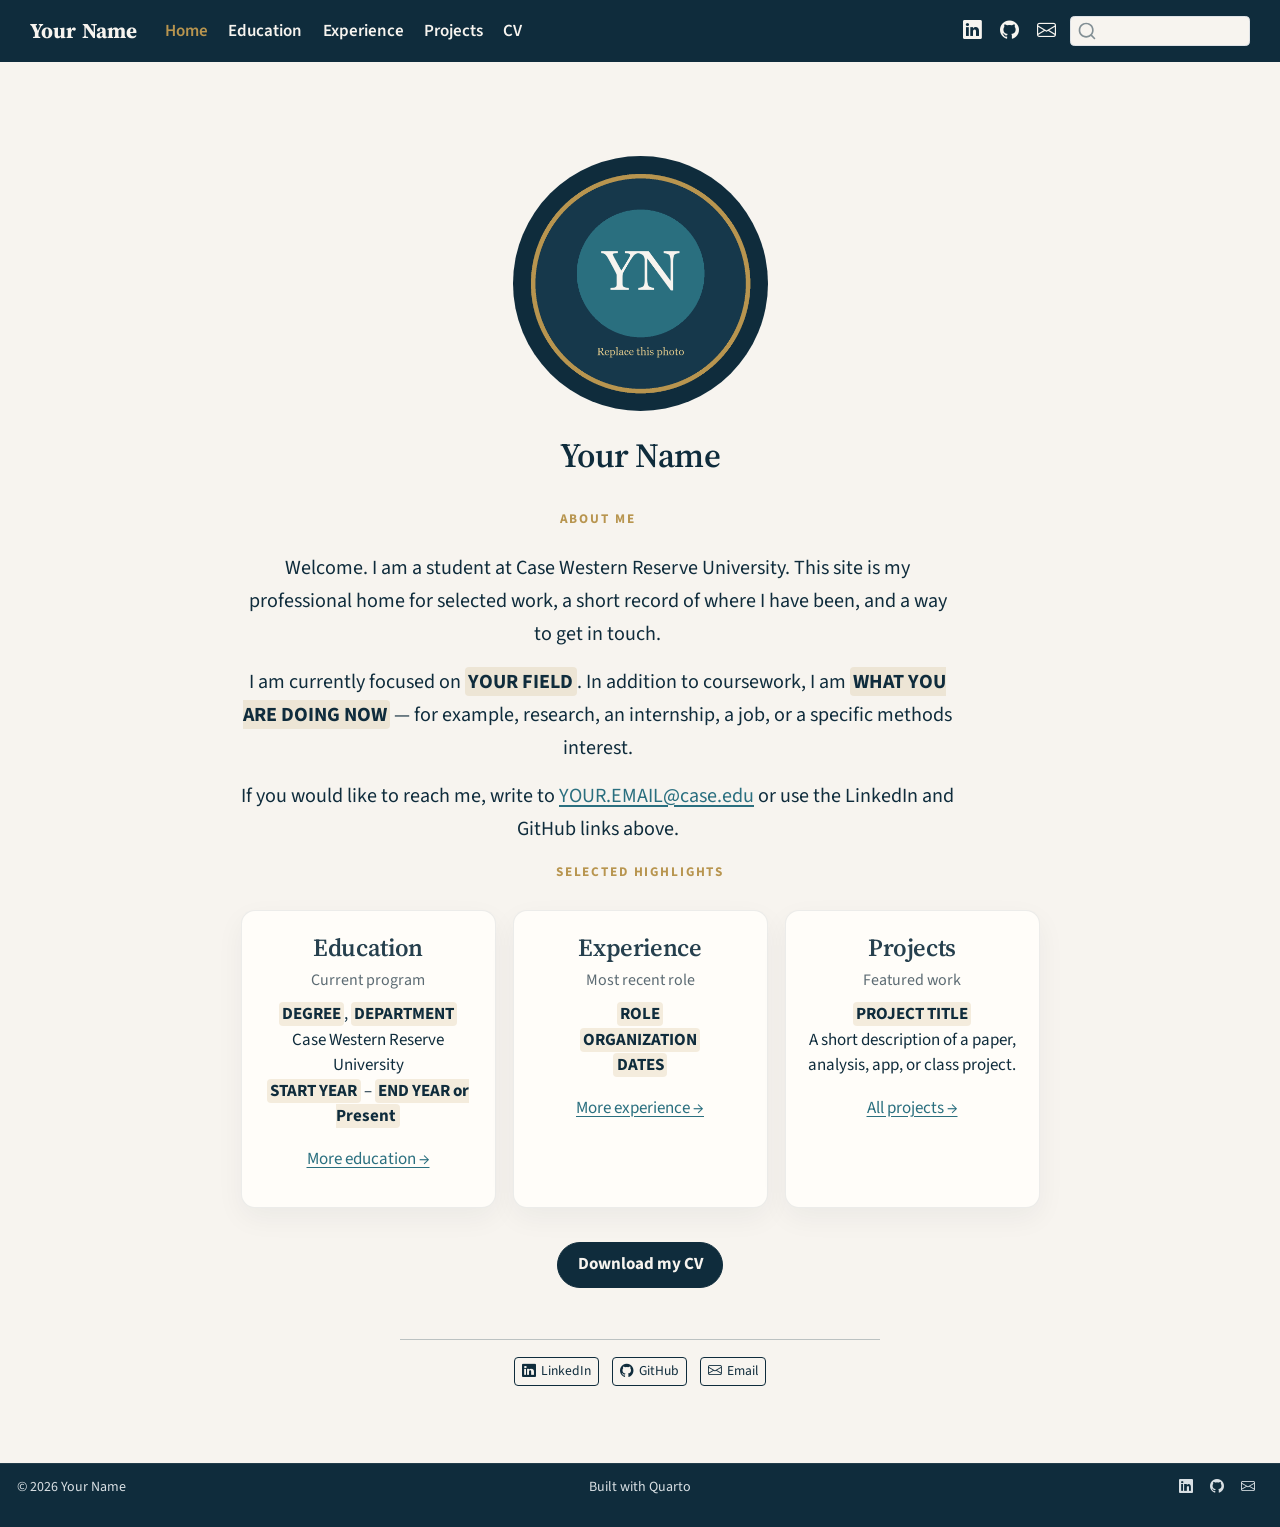
==== docs/index.html @ 22d8a41a "draft" ====
<!DOCTYPE html>
<html xmlns="http://www.w3.org/1999/xhtml" lang="en" xml:lang="en"><head>

<meta charset="utf-8">
<meta name="generator" content="quarto-1.10.18">

<meta name="viewport" content="width=device-width, initial-scale=1.0, user-scalable=yes">


<title>Your Name</title>
<style>
/* Default styles provided by pandoc.
** See https://pandoc.org/MANUAL.html#variables-for-html for config info.
*/
span.smallcaps{font-variant: small-caps;}
div.columns{display: flex; gap: 1.5em;}
div.column{flex: auto;}
@media screen {
div.columns{gap: min(4vw, 1.5em);}
div.column{overflow-x: auto;}
}
div.hanging-indent{margin-left: 1.5em; text-indent: -1.5em;}
ul.task-list{list-style: none;}
ul.task-list li input[type="checkbox"] {
  width: 0.8em;
  margin: 0 0.8em 0.2em -1em; /* quarto-specific, see https://github.com/quarto-dev/quarto-cli/issues/4556 */ 
  vertical-align: middle;
}
</style>


<script src="site_libs/quarto-nav/quarto-nav.js"></script>
<script src="site_libs/clipboard/clipboard.min.js"></script>
<script src="site_libs/quarto-search/autocomplete.umd.js"></script>
<script src="site_libs/quarto-search/fuse.min.js"></script>
<script src="site_libs/quarto-search/quarto-search.js"></script>
<meta name="quarto:offset" content="./">
<link href="./assets/favicon.png" rel="icon" type="image/png">
<script src="site_libs/quarto-html/quarto.js" type="module"></script>
<script src="site_libs/quarto-html/tabsets/tabsets.js" type="module"></script>
<script src="site_libs/quarto-html/popper.min.js"></script>
<script src="site_libs/quarto-html/tippy.umd.min.js"></script>
<link href="site_libs/quarto-html/tippy.css" rel="stylesheet">
<link href="site_libs/quarto-html/quarto-syntax-highlighting-64a204ab8560d761af7679ceaba22944.css" rel="stylesheet" id="quarto-text-highlighting-styles">
<script src="site_libs/bootstrap/bootstrap.min.js"></script>
<link href="site_libs/bootstrap/bootstrap-icons.css" rel="stylesheet">
<link href="site_libs/bootstrap/bootstrap-b8871b01ac2de29a615c47efaf896ac9.min.css" rel="stylesheet" append-hash="true" id="quarto-bootstrap" data-mode="light">
<script id="quarto-search-options" type="application/json">{
  "location": "navbar",
  "copy-button": false,
  "collapse-after": 3,
  "panel-placement": "end",
  "type": "textbox",
  "limit": 50,
  "keyboard-shortcut": [
    "f",
    "/",
    "s"
  ],
  "language": {
    "search-no-results-text": "No results",
    "search-matching-documents-text": "matching documents",
    "search-copy-link-title": "Copy link to search",
    "search-hide-matches-text": "Hide additional matches",
    "search-more-match-text": "more match in this document",
    "search-more-matches-text": "more matches in this document",
    "search-clear-button-title": "Clear",
    "search-text-placeholder": "",
    "search-detached-cancel-button-title": "Cancel",
    "search-submit-button-title": "Submit",
    "search-label": "Search"
  }
}</script>
<style>html{ scroll-behavior: smooth; }</style>
<link rel="preconnect" href="https://fonts.googleapis.com">
<link rel="preconnect" href="https://fonts.gstatic.com" crossorigin="">
<link href="https://fonts.googleapis.com/css2?family=Source+Sans+3:ital,wght@0,400;0,600;0,700;1,400&amp;family=Source+Serif+4:opsz,wght@8..60,600;8..60,700&amp;display=swap" rel="stylesheet">


<link rel="stylesheet" href="extra.css?v=3">
</head>

<body class="nav-fixed fullcontent quarto-light">

<div id="quarto-search-results"></div>
  <header id="quarto-header" class="headroom fixed-top">
    <nav class="navbar navbar-expand-lg " data-bs-theme="dark">
      <div class="navbar-container container-fluid">
      <div class="navbar-brand-container mx-auto">
    <a class="navbar-brand" href="./index.html">
    <span class="navbar-title">Your Name</span>
    </a>
  </div>
            <div id="quarto-search" class="" title="Search"></div>
          <button class="navbar-toggler" type="button" data-bs-toggle="collapse" data-bs-target="#navbarCollapse" aria-controls="navbarCollapse" role="menu" aria-expanded="false" aria-label="Toggle navigation" onclick="if (window.quartoToggleHeadroom) { window.quartoToggleHeadroom(); }">
  <span class="navbar-toggler-icon"></span>
</button>
          <div class="collapse navbar-collapse" id="navbarCollapse">
            <ul class="navbar-nav navbar-nav-scroll me-auto">
  <li class="nav-item">
    <a class="nav-link active" href="./index.html" aria-current="page"> 
<span class="menu-text">Home</span></a>
  </li>  
  <li class="nav-item">
    <a class="nav-link" href="./education.html"> 
<span class="menu-text">Education</span></a>
  </li>  
  <li class="nav-item">
    <a class="nav-link" href="./experience.html"> 
<span class="menu-text">Experience</span></a>
  </li>  
  <li class="nav-item">
    <a class="nav-link" href="./projects/index.html"> 
<span class="menu-text">Projects</span></a>
  </li>  
  <li class="nav-item">
    <a class="nav-link" href="./cv.html"> 
<span class="menu-text">CV</span></a>
  </li>  
</ul>
            <ul class="navbar-nav navbar-nav-scroll ms-auto">
  <li class="nav-item compact">
    <a class="nav-link" href="https://www.linkedin.com/in/YOUR-LINKEDIN"> <i class="bi bi-linkedin" role="img" aria-label="LinkedIn">
</i> 
<span class="menu-text"></span></a>
  </li>  
  <li class="nav-item compact">
    <a class="nav-link" href="https://github.com/YOUR-GITHUB"> <i class="bi bi-github" role="img" aria-label="GitHub">
</i> 
<span class="menu-text"></span></a>
  </li>  
  <li class="nav-item compact">
    <a class="nav-link" href="mailto:YOUR.EMAIL@case.edu"> <i class="bi bi-envelope" role="img" aria-label="Email">
</i> 
<span class="menu-text"></span></a>
  </li>  
</ul>
          </div> <!-- /navcollapse -->
            <div class="quarto-navbar-tools">
</div>
      </div> <!-- /container-fluid -->
    </nav>
</header>
<!-- content -->
<div id="quarto-content" class="quarto-container page-columns page-rows-contents page-layout-article page-navbar">
<!-- sidebar -->
<!-- margin-sidebar -->
    
<!-- main -->
<div class="quarto-about-jolla">
  <img src="assets/profile.png" alt="Placeholder portrait. Replace assets/profile.png with your photo." class="about-image
  round " style="height: 15em; width: 15em;">
 <header id="title-block-header" class="quarto-title-block default">
<div class="quarto-title">
<h1 class="title">Your Name</h1>
</div>
<div class="quarto-title-meta">
  </div>
</header><main class="content" id="quarto-document-content">
<div class="welcome-lead">
<p><span class="section-kicker">About me</span></p>
<p>Welcome. I am a student at Case Western Reserve University. This site is my professional home for selected work, a short record of where I have been, and a way to get in touch.</p>
<p>I am currently focused on <span class="stub">YOUR FIELD</span>. In addition to coursework, I am <span class="stub">WHAT YOU ARE DOING NOW</span> — for example, research, an internship, a job, or a specific methods interest.</p>
<p>If you would like to reach me, write to <a href="mailto:YOUR.EMAIL@case.edu">YOUR.EMAIL@case.edu</a> or use the LinkedIn and GitHub links above.</p>
</div>
<p><span class="section-kicker">Selected highlights</span></p>
<div class="home-grid">
<section id="education" class="level3 info-card">
<h3 data-anchor-id="education">Education</h3>
<div class="meta">
Current program
</div>
<p><strong><span class="stub">DEGREE</span></strong>, <span class="stub">DEPARTMENT</span><br>Case Western Reserve University<br><span class="stub">START YEAR</span> – <span class="stub">END YEAR or Present</span></p>
<p><a href="./education.html">More education →</a></p>
</section>
<section id="experience" class="level3 info-card">
<h3 data-anchor-id="experience">Experience</h3>
<div class="meta">
Most recent role
</div>
<p><strong><span class="stub">ROLE</span></strong><br><span class="stub">ORGANIZATION</span><br><span class="stub">DATES</span></p>
<p><a href="./experience.html">More experience →</a></p>
</section>
<section id="projects" class="level3 info-card">
<h3 data-anchor-id="projects">Projects</h3>
<div class="meta">
Featured work
</div>
<p><strong><span class="stub">PROJECT TITLE</span></strong><br>A short description of a paper, analysis, app, or class project.</p>
<p><a href="./projects/index.html">All projects →</a></p>
</section>
</div>
<p><a href="assets/YourName_CV.pdf" class="btn btn-cv">Download my CV</a></p>


</main> 
  <hr class="about-sep">
   <div class="about-links">
  <a href="https://www.linkedin.com/in/YOUR-LINKEDIN" class="about-link" rel="" target="">
    <i class="bi bi-linkedin"></i>
     <span class="about-link-text">LinkedIn</span>
  </a>
  <a href="https://github.com/YOUR-GITHUB" class="about-link" rel="" target="">
    <i class="bi bi-github"></i>
     <span class="about-link-text">GitHub</span>
  </a>
  <a href="mailto:YOUR.EMAIL@case.edu" class="about-link" rel="" target="">
    <i class="bi bi-envelope"></i>
     <span class="about-link-text">Email</span>
  </a>
</div>
</div>
 <!-- /main -->
<script id="quarto-html-after-body" type="application/javascript">
  window.document.addEventListener("DOMContentLoaded", function (event) {
    const isCodeAnnotation = (el) => {
      for (const clz of el.classList) {
        if (clz.startsWith('code-annotation-')) {                     
          return true;
        }
      }
      return false;
    }
    const onCopySuccess = function(e) {
      // button target
      const button = e.trigger;
      // don't keep focus
      button.blur();
      // flash "checked"
      button.classList.add('code-copy-button-checked');
      var currentTitle = button.getAttribute("title");
      button.setAttribute("title", "Copied!");
      let tooltip;
      if (window.bootstrap) {
        button.setAttribute("data-bs-toggle", "tooltip");
        button.setAttribute("data-bs-placement", "left");
        button.setAttribute("data-bs-title", "Copied!");
        tooltip = new bootstrap.Tooltip(button, 
          { trigger: "manual", 
            customClass: "code-copy-button-tooltip",
            offset: [0, -8]});
        tooltip.show();    
      }
      setTimeout(function() {
        if (tooltip) {
          tooltip.hide();
          button.removeAttribute("data-bs-title");
          button.removeAttribute("data-bs-toggle");
          button.removeAttribute("data-bs-placement");
        }
        button.setAttribute("title", currentTitle);
        button.classList.remove('code-copy-button-checked');
      }, 1000);
      // clear code selection
      e.clearSelection();
    }
    const getTextToCopy = function(trigger) {
      const outerScaffold = trigger.parentElement.cloneNode(true);
      const codeEl = outerScaffold.querySelector('code');
      for (const childEl of codeEl.children) {
        if (isCodeAnnotation(childEl)) {
          childEl.remove();
        }
      }
      return codeEl.innerText;
    }
    const clipboard = new window.ClipboardJS('.code-copy-button:not([data-in-quarto-modal])', {
      text: getTextToCopy
    });
    clipboard.on('success', onCopySuccess);
    if (window.document.getElementById('quarto-embedded-source-code-modal')) {
      const clipboardModal = new window.ClipboardJS('.code-copy-button[data-in-quarto-modal]', {
        text: getTextToCopy,
        container: window.document.getElementById('quarto-embedded-source-code-modal')
      });
      clipboardModal.on('success', onCopySuccess);
    }
      var localhostRegex = new RegExp(/^(?:http|https):\/\/localhost\:?[0-9]*\//);
      var mailtoRegex = new RegExp(/^mailto:/);
        var filterRegex = new RegExp('/' + window.location.host + '/');
      var isInternal = (href) => {
          return filterRegex.test(href) || localhostRegex.test(href) || mailtoRegex.test(href);
      }
      // Inspect non-navigation links and adorn them if external
     var links = window.document.querySelectorAll('a[href]:not(.nav-link):not(.navbar-brand):not(.toc-action):not(.sidebar-link):not(.sidebar-item-toggle):not(.pagination-link):not(.no-external):not([aria-hidden]):not(.dropdown-item):not(.quarto-navigation-tool):not(.about-link)');
      for (var i=0; i<links.length; i++) {
        const link = links[i];
        if (!isInternal(link.href)) {
          // undo the damage that might have been done by quarto-nav.js in the case of
          // links that we want to consider external
          if (link.dataset.originalHref !== undefined) {
            link.href = link.dataset.originalHref;
          }
        }
      }
    function tippyHover(el, contentFn, onTriggerFn, onUntriggerFn) {
      const config = {
        allowHTML: true,
        maxWidth: 500,
        delay: 100,
        arrow: false,
        appendTo: function(el) {
            return el.parentElement;
        },
        interactive: true,
        interactiveBorder: 10,
        theme: 'quarto',
        placement: 'bottom-start',
      };
      if (contentFn) {
        config.content = contentFn;
      }
      if (onTriggerFn) {
        config.onTrigger = onTriggerFn;
      }
      if (onUntriggerFn) {
        config.onUntrigger = onUntriggerFn;
      }
      window.tippy(el, config); 
    }
    const noterefs = window.document.querySelectorAll('a[role="doc-noteref"]');
    for (var i=0; i<noterefs.length; i++) {
      const ref = noterefs[i];
      tippyHover(ref, function() {
        // use id or data attribute instead here
        let href = ref.getAttribute('data-footnote-href') || ref.getAttribute('href');
        try { href = new URL(href).hash; } catch {}
        const id = href.replace(/^#\/?/, "");
        const note = window.document.getElementById(id);
        if (note) {
          return note.innerHTML;
        } else {
          return "";
        }
      });
    }
    const xrefs = window.document.querySelectorAll('a.quarto-xref');
    const processXRef = (id, note) => {
      // Strip column container classes
      const stripColumnClz = (el) => {
        el.classList.remove("page-full", "page-columns");
        if (el.children) {
          for (const child of el.children) {
            stripColumnClz(child);
          }
        }
      }
      stripColumnClz(note)
      if (id === null || id.startsWith('sec-')) {
        // Special case sections, only their first couple elements
        const container = document.createElement("div");
        if (note.children && note.children.length > 2) {
          container.appendChild(note.children[0].cloneNode(true));
          for (let i = 1; i < note.children.length; i++) {
            const child = note.children[i];
            if (child.tagName === "P" && child.innerText === "") {
              continue;
            } else {
              container.appendChild(child.cloneNode(true));
              break;
            }
          }
          if (window.Quarto?.typesetMath) {
            window.Quarto.typesetMath(container);
          }
          return container.innerHTML
        } else {
          if (window.Quarto?.typesetMath) {
            window.Quarto.typesetMath(note);
          }
          return note.innerHTML;
        }
      } else {
        // Remove any anchor links if they are present
        const anchorLink = note.querySelector('a.anchorjs-link');
        if (anchorLink) {
          anchorLink.remove();
        }
        if (window.Quarto?.typesetMath) {
          window.Quarto.typesetMath(note);
        }
        if (note.classList.contains("callout")) {
          return note.outerHTML;
        } else {
          return note.innerHTML;
        }
      }
    }
    for (var i=0; i<xrefs.length; i++) {
      const xref = xrefs[i];
      tippyHover(xref, undefined, function(instance) {
        instance.disable();
        let url = xref.getAttribute('href');
        let hash = undefined; 
        if (url.startsWith('#')) {
          hash = url;
        } else {
          try { hash = new URL(url).hash; } catch {}
        }
        if (hash) {
          const id = hash.replace(/^#\/?/, "");
          const note = window.document.getElementById(id);
          if (note !== null) {
            try {
              const html = processXRef(id, note.cloneNode(true));
              instance.setContent(html);
            } finally {
              instance.enable();
              instance.show();
            }
          } else {
            // See if we can fetch this
            fetch(url.split('#')[0])
            .then(res => res.text())
            .then(html => {
              const parser = new DOMParser();
              const htmlDoc = parser.parseFromString(html, "text/html");
              const note = htmlDoc.getElementById(id);
              if (note !== null) {
                const html = processXRef(id, note);
                instance.setContent(html);
              } 
            }).finally(() => {
              instance.enable();
              instance.show();
            });
          }
        } else {
          // See if we can fetch a full url (with no hash to target)
          // This is a special case and we should probably do some content thinning / targeting
          fetch(url)
          .then(res => res.text())
          .then(html => {
            const parser = new DOMParser();
            const htmlDoc = parser.parseFromString(html, "text/html");
            const note = htmlDoc.querySelector('main.content');
            if (note !== null) {
              // This should only happen for chapter cross references
              // (since there is no id in the URL)
              // remove the first header
              if (note.children.length > 0 && note.children[0].tagName === "HEADER") {
                note.children[0].remove();
              }
              const html = processXRef(null, note);
              instance.setContent(html);
            } 
          }).finally(() => {
            instance.enable();
            instance.show();
          });
        }
      }, function(instance) {
      });
    }
        let selectedAnnoteEl;
        const selectorForAnnotation = ( cell, annotation) => {
          let cellAttr = 'data-code-cell="' + cell + '"';
          let lineAttr = 'data-code-annotation="' +  annotation + '"';
          const selector = 'span[' + cellAttr + '][' + lineAttr + ']';
          return selector;
        }
        const selectCodeLines = (annoteEl) => {
          const doc = window.document;
          const targetCell = annoteEl.getAttribute("data-target-cell");
          const targetAnnotation = annoteEl.getAttribute("data-target-annotation");
          const annoteSpan = window.document.querySelector(selectorForAnnotation(targetCell, targetAnnotation));
          const lines = annoteSpan.getAttribute("data-code-lines").split(",");
          const lineIds = lines.map((line) => {
            return targetCell + "-" + line;
          })
          let top = null;
          let height = null;
          let parent = null;
          if (lineIds.length > 0) {
              //compute the position of the single el (top and bottom and make a div)
              const el = window.document.getElementById(lineIds[0]);
              top = el.offsetTop;
              height = el.offsetHeight;
              parent = el.parentElement.parentElement;
            if (lineIds.length > 1) {
              const lastEl = window.document.getElementById(lineIds[lineIds.length - 1]);
              const bottom = lastEl.offsetTop + lastEl.offsetHeight;
              height = bottom - top;
            }
            if (top !== null && height !== null && parent !== null) {
              // cook up a div (if necessary) and position it 
              let div = window.document.getElementById("code-annotation-line-highlight");
              if (div === null) {
                div = window.document.createElement("div");
                div.setAttribute("id", "code-annotation-line-highlight");
                div.style.position = 'absolute';
                parent.appendChild(div);
              }
              div.style.top = top - 2 + "px";
              div.style.height = height + 4 + "px";
              div.style.left = 0;
              let gutterDiv = window.document.getElementById("code-annotation-line-highlight-gutter");
              if (gutterDiv === null) {
                gutterDiv = window.document.createElement("div");
                gutterDiv.setAttribute("id", "code-annotation-line-highlight-gutter");
                gutterDiv.style.position = 'absolute';
                const codeCell = window.document.getElementById(targetCell);
                const gutter = codeCell.querySelector('.code-annotation-gutter');
                gutter.appendChild(gutterDiv);
              }
              gutterDiv.style.top = top - 2 + "px";
              gutterDiv.style.height = height + 4 + "px";
            }
            selectedAnnoteEl = annoteEl;
          }
        };
        const unselectCodeLines = () => {
          const elementsIds = ["code-annotation-line-highlight", "code-annotation-line-highlight-gutter"];
          elementsIds.forEach((elId) => {
            const div = window.document.getElementById(elId);
            if (div) {
              div.remove();
            }
          });
          selectedAnnoteEl = undefined;
        };
          // Handle positioning of the toggle
      window.addEventListener(
        "resize",
        throttle(() => {
          elRect = undefined;
          if (selectedAnnoteEl) {
            selectCodeLines(selectedAnnoteEl);
          }
        }, 10)
      );
      function throttle(fn, ms) {
      let throttle = false;
      let timer;
        return (...args) => {
          if(!throttle) { // first call gets through
              fn.apply(this, args);
              throttle = true;
          } else { // all the others get throttled
              if(timer) clearTimeout(timer); // cancel #2
              timer = setTimeout(() => {
                fn.apply(this, args);
                timer = throttle = false;
              }, ms);
          }
        };
      }
        // Attach click handler to the DT
        const annoteDls = window.document.querySelectorAll('dt[data-target-cell]');
        for (const annoteDlNode of annoteDls) {
          annoteDlNode.addEventListener('click', (event) => {
            const clickedEl = event.target;
            if (clickedEl !== selectedAnnoteEl) {
              unselectCodeLines();
              const activeEl = window.document.querySelector('dt[data-target-cell].code-annotation-active');
              if (activeEl) {
                activeEl.classList.remove('code-annotation-active');
              }
              selectCodeLines(clickedEl);
              clickedEl.classList.add('code-annotation-active');
            } else {
              // Unselect the line
              unselectCodeLines();
              clickedEl.classList.remove('code-annotation-active');
            }
          });
        }
    const findCites = (el) => {
      const parentEl = el.parentElement;
      if (parentEl) {
        const cites = parentEl.dataset.cites;
        if (cites) {
          return {
            el,
            cites: cites.split(' ')
          };
        } else {
          return findCites(el.parentElement)
        }
      } else {
        return undefined;
      }
    };
    var bibliorefs = window.document.querySelectorAll('a[role="doc-biblioref"]');
    for (var i=0; i<bibliorefs.length; i++) {
      const ref = bibliorefs[i];
      const citeInfo = findCites(ref);
      if (citeInfo) {
        tippyHover(citeInfo.el, function() {
          var popup = window.document.createElement('div');
          citeInfo.cites.forEach(function(cite) {
            var citeDiv = window.document.createElement('div');
            citeDiv.classList.add('hanging-indent');
            citeDiv.classList.add('csl-entry');
            var biblioDiv = window.document.getElementById('ref-' + cite);
            if (biblioDiv) {
              citeDiv.innerHTML = biblioDiv.innerHTML;
            }
            popup.appendChild(citeDiv);
          });
          return popup.innerHTML;
        });
      }
    }
  });
  </script>
</div> <!-- /content -->
<footer class="footer">
  <div class="nav-footer">
    <div class="nav-footer-left">
<p>© 2026 Your Name</p>
</div>   
    <div class="nav-footer-center">
<p>Built with Quarto</p>
</div>
    <div class="nav-footer-right">
      <ul class="footer-items list-unstyled">
    <li class="nav-item compact">
    <a class="nav-link" href="https://www.linkedin.com/in/YOUR-LINKEDIN">
      <i class="bi bi-linkedin" role="img" aria-label="LinkedIn">
</i> 
    </a>
  </li>  
    <li class="nav-item compact">
    <a class="nav-link" href="https://github.com/YOUR-GITHUB">
      <i class="bi bi-github" role="img" aria-label="GitHub">
</i> 
    </a>
  </li>  
    <li class="nav-item compact">
    <a class="nav-link" href="mailto:YOUR.EMAIL@case.edu">
      <i class="bi bi-envelope" role="img" aria-label="Email">
</i> 
    </a>
  </li>  
</ul>
    </div>
  </div>
</footer>




<script src="site_libs/quarto-html/zenscroll-min.js"></script>
</body></html>
---- docs/site_libs/quarto-html/tippy.css ----
.tippy-box[data-animation=fade][data-state=hidden]{opacity:0}[data-tippy-root]{max-width:calc(100vw - 10px)}.tippy-box{position:relative;background-color:#333;color:#fff;border-radius:4px;font-size:14px;line-height:1.4;white-space:normal;outline:0;transition-property:transform,visibility,opacity}.tippy-box[data-placement^=top]>.tippy-arrow{bottom:0}.tippy-box[data-placement^=top]>.tippy-arrow:before{bottom:-7px;left:0;border-width:8px 8px 0;border-top-color:initial;transform-origin:center top}.tippy-box[data-placement^=bottom]>.tippy-arrow{top:0}.tippy-box[data-placement^=bottom]>.tippy-arrow:before{top:-7px;left:0;border-width:0 8px 8px;border-bottom-color:initial;transform-origin:center bottom}.tippy-box[data-placement^=left]>.tippy-arrow{right:0}.tippy-box[data-placement^=left]>.tippy-arrow:before{border-width:8px 0 8px 8px;border-left-color:initial;right:-7px;transform-origin:center left}.tippy-box[data-placement^=right]>.tippy-arrow{left:0}.tippy-box[data-placement^=right]>.tippy-arrow:before{left:-7px;border-width:8px 8px 8px 0;border-right-color:initial;transform-origin:center right}.tippy-box[data-inertia][data-state=visible]{transition-timing-function:cubic-bezier(.54,1.5,.38,1.11)}.tippy-arrow{width:16px;height:16px;color:#333}.tippy-arrow:before{content:"";position:absolute;border-color:transparent;border-style:solid}.tippy-content{position:relative;padding:5px 9px;z-index:1}
---- docs/site_libs/quarto-html/quarto-syntax-highlighting-64a204ab8560d761af7679ceaba22944.css ----
/* quarto syntax highlight colors */
:root {
  --quarto-hl-ot-color: #003B4F;
  --quarto-hl-at-color: #657422;
  --quarto-hl-ss-color: #20794D;
  --quarto-hl-an-color: #5E5E5E;
  --quarto-hl-fu-color: #4758AB;
  --quarto-hl-st-color: #20794D;
  --quarto-hl-cf-color: #003B4F;
  --quarto-hl-op-color: #5E5E5E;
  --quarto-hl-er-color: #AD0000;
  --quarto-hl-bn-color: #AD0000;
  --quarto-hl-al-color: #AD0000;
  --quarto-hl-va-color: #111111;
  --quarto-hl-bu-color: inherit;
  --quarto-hl-ex-color: inherit;
  --quarto-hl-pp-color: #AD0000;
  --quarto-hl-in-color: #5E5E5E;
  --quarto-hl-vs-color: #20794D;
  --quarto-hl-wa-color: #5E5E5E;
  --quarto-hl-do-color: #5E5E5E;
  --quarto-hl-im-color: #00769E;
  --quarto-hl-ch-color: #20794D;
  --quarto-hl-dt-color: #AD0000;
  --quarto-hl-fl-color: #AD0000;
  --quarto-hl-co-color: #5E5E5E;
  --quarto-hl-cv-color: #5E5E5E;
  --quarto-hl-cn-color: #8f5902;
  --quarto-hl-sc-color: #5E5E5E;
  --quarto-hl-dv-color: #AD0000;
  --quarto-hl-kw-color: #003B4F;
}

/* other quarto variables */
:root {
  --quarto-font-monospace: SFMono-Regular, Menlo, Monaco, Consolas, "Liberation Mono", "Courier New", monospace;
}

/* syntax highlight based on Pandoc's rules */
pre > code.sourceCode > span {
  color: #003B4F;
}

code.sourceCode > span {
  color: #003B4F;
}

div.sourceCode,
div.sourceCode pre.sourceCode {
  color: #003B4F;
}

/* Normal */
code span {
  color: #003B4F;
}

/* Alert */
code span.al {
  color: #AD0000;
  font-style: inherit;
}

/* Annotation */
code span.an {
  color: #5E5E5E;
  font-style: inherit;
}

/* Attribute */
code span.at {
  color: #657422;
  font-style: inherit;
}

/* BaseN */
code span.bn {
  color: #AD0000;
  font-style: inherit;
}

/* BuiltIn */
code span.bu {
  font-style: inherit;
}

/* ControlFlow */
code span.cf {
  color: #003B4F;
  font-weight: bold;
  font-style: inherit;
}

/* Char */
code span.ch {
  color: #20794D;
  font-style: inherit;
}

/* Constant */
code span.cn {
  color: #8f5902;
  font-style: inherit;
}

/* Comment */
code span.co {
  color: #5E5E5E;
  font-style: inherit;
}

/* CommentVar */
code span.cv {
  color: #5E5E5E;
  font-style: italic;
}

/* Documentation */
code span.do {
  color: #5E5E5E;
  font-style: italic;
}

/* DataType */
code span.dt {
  color: #AD0000;
  font-style: inherit;
}

/* DecVal */
code span.dv {
  color: #AD0000;
  font-style: inherit;
}

/* Error */
code span.er {
  color: #AD0000;
  font-style: inherit;
}

/* Extension */
code span.ex {
  font-style: inherit;
}

/* Float */
code span.fl {
  color: #AD0000;
  font-style: inherit;
}

/* Function */
code span.fu {
  color: #4758AB;
  font-style: inherit;
}

/* Import */
code span.im {
  color: #00769E;
  font-style: inherit;
}

/* Information */
code span.in {
  color: #5E5E5E;
  font-style: inherit;
}

/* Keyword */
code span.kw {
  color: #003B4F;
  font-weight: bold;
  font-style: inherit;
}

/* Operator */
code span.op {
  color: #5E5E5E;
  font-style: inherit;
}

/* Other */
code span.ot {
  color: #003B4F;
  font-style: inherit;
}

/* Preprocessor */
code span.pp {
  color: #AD0000;
  font-style: inherit;
}

/* SpecialChar */
code span.sc {
  color: #5E5E5E;
  font-style: inherit;
}

/* SpecialString */
code span.ss {
  color: #20794D;
  font-style: inherit;
}

/* String */
code span.st {
  color: #20794D;
  font-style: inherit;
}

/* Variable */
code span.va {
  color: #111111;
  font-style: inherit;
}

/* VerbatimString */
code span.vs {
  color: #20794D;
  font-style: inherit;
}

/* Warning */
code span.wa {
  color: #5E5E5E;
  font-style: italic;
}

.prevent-inlining {
  content: "</";
}

/*# sourceMappingURL=9d8d5bb603a83b8298b89080a598c93b.css.map */
---- docs/extra.css ----
.welcome-lead p {
  margin-bottom: 0.85rem;
}

.quarto-about-jolla {
  flex-direction: column;
  align-items: center;
  text-align: center;
}

.quarto-about-jolla .about-image {
  margin-left: auto;
  margin-right: auto;
}

.btn-cv,
.btn-primary {
  display: inline-block !important;
  background: #0f2c3c !important;
  border-color: #0f2c3c !important;
  color: #f7f4ef !important;
  border-radius: 999px !important;
  padding: 0.55rem 1.15rem !important;
  font-weight: 700 !important;
}

.btn-cv:hover,
.btn-primary:hover {
  background: #2a6f7f !important;
  border-color: #2a6f7f !important;
  color: #fff !important;
}
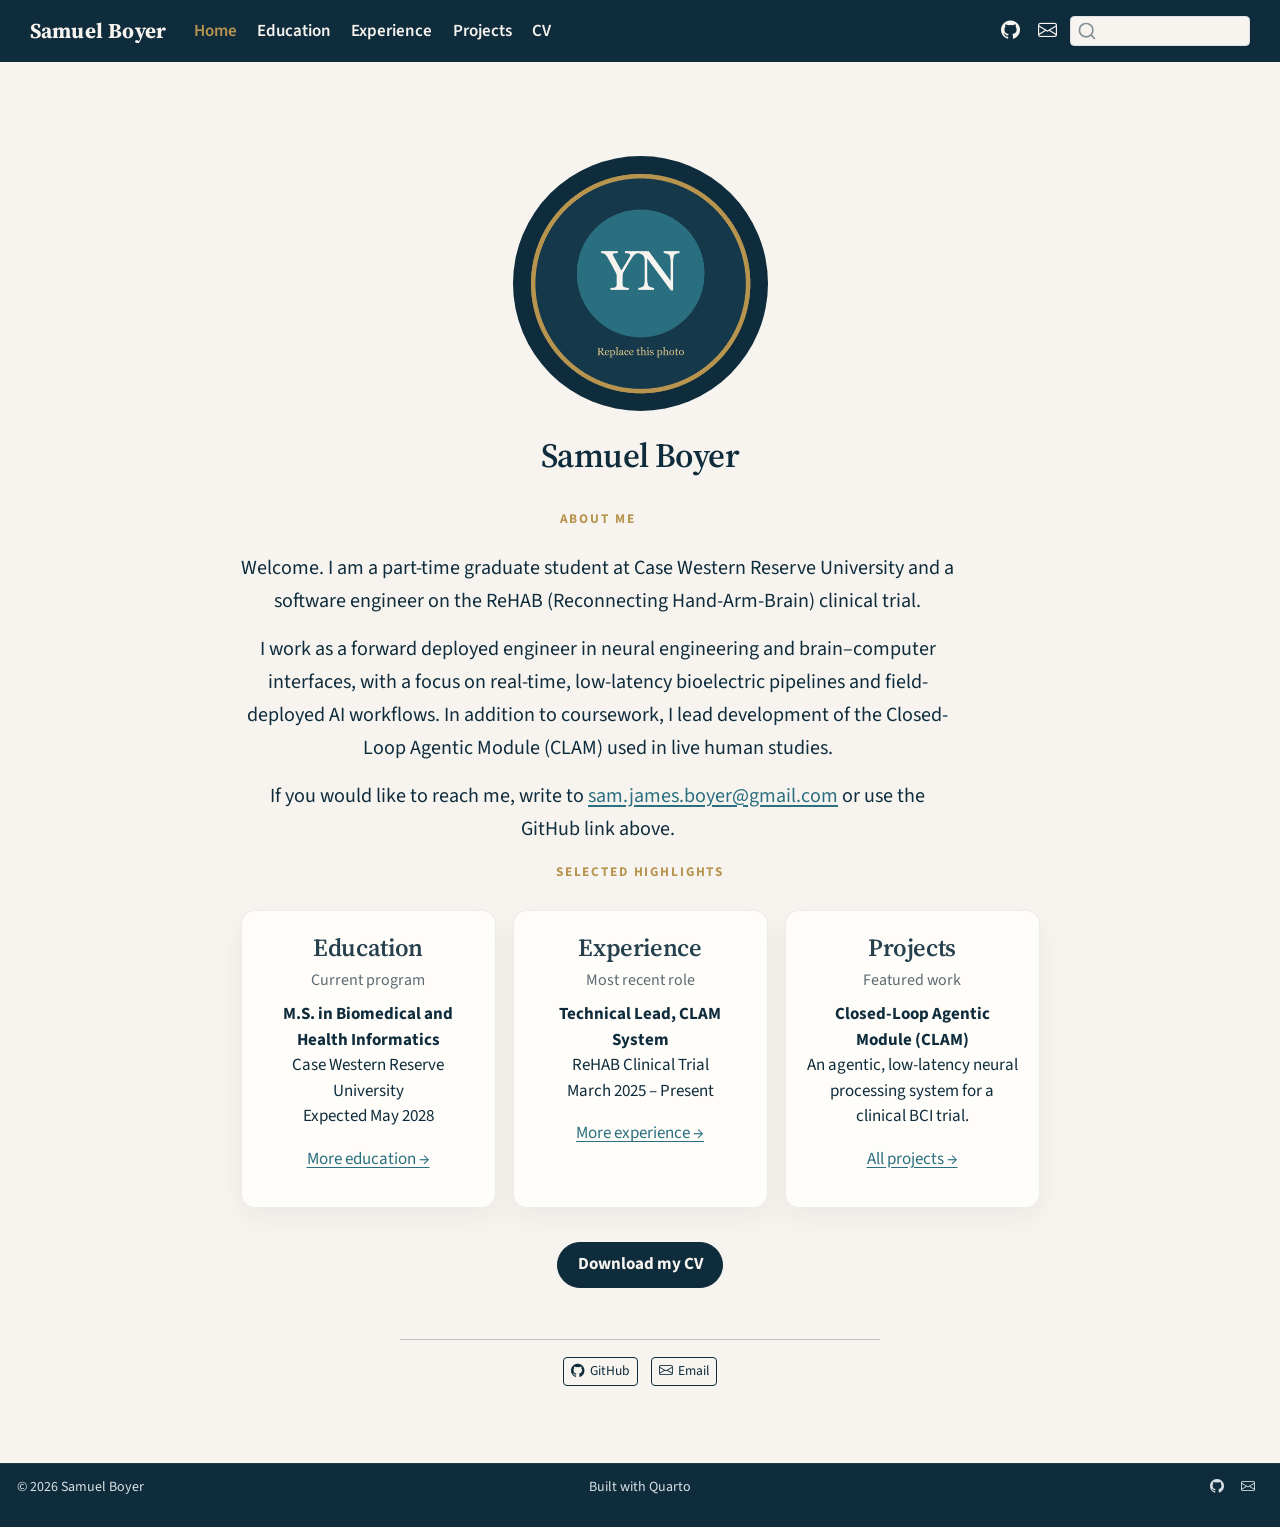
==== commit 2bf9ab67: "Fill the site from SJB_CV_AI.pdf and add the CV download. Co-authored-by: Cursor <cursoragent@cursor" ====
--- a/docs/index.html
+++ b/docs/index.html
@@ -7,7 +7,7 @@
 <meta name="viewport" content="width=device-width, initial-scale=1.0, user-scalable=yes">
 
 
-<title>Your Name</title>
+<title>Samuel Boyer</title>
 <style>
 /* Default styles provided by pandoc.
 ** See https://pandoc.org/MANUAL.html#variables-for-html for config info.
@@ -44,7 +44,7 @@
 <link href="site_libs/quarto-html/quarto-syntax-highlighting-64a204ab8560d761af7679ceaba22944.css" rel="stylesheet" id="quarto-text-highlighting-styles">
 <script src="site_libs/bootstrap/bootstrap.min.js"></script>
 <link href="site_libs/bootstrap/bootstrap-icons.css" rel="stylesheet">
-<link href="site_libs/bootstrap/bootstrap-b8871b01ac2de29a615c47efaf896ac9.min.css" rel="stylesheet" append-hash="true" id="quarto-bootstrap" data-mode="light">
+<link href="site_libs/bootstrap/bootstrap-e770499ae281923d0e1f751b6629d82a.min.css" rel="stylesheet" append-hash="true" id="quarto-bootstrap" data-mode="light">
 <script id="quarto-search-options" type="application/json">{
   "location": "navbar",
   "copy-button": false,
@@ -75,9 +75,10 @@
 <link rel="preconnect" href="https://fonts.googleapis.com">
 <link rel="preconnect" href="https://fonts.gstatic.com" crossorigin="">
 <link href="https://fonts.googleapis.com/css2?family=Source+Sans+3:ital,wght@0,400;0,600;0,700;1,400&amp;family=Source+Serif+4:opsz,wght@8..60,600;8..60,700&amp;display=swap" rel="stylesheet">
-
-
-<link rel="stylesheet" href="extra.css?v=3">
+<style>.btn.btn-cv,.btn-cv{color:#f7f4ef!important}</style>
+
+
+<link rel="stylesheet" href="extra.css">
 </head>
 
 <body class="nav-fixed fullcontent quarto-light">
@@ -88,7 +89,7 @@
       <div class="navbar-container container-fluid">
       <div class="navbar-brand-container mx-auto">
     <a class="navbar-brand" href="./index.html">
-    <span class="navbar-title">Your Name</span>
+    <span class="navbar-title">Samuel Boyer</span>
     </a>
   </div>
             <div id="quarto-search" class="" title="Search"></div>
@@ -120,17 +121,12 @@
 </ul>
             <ul class="navbar-nav navbar-nav-scroll ms-auto">
   <li class="nav-item compact">
-    <a class="nav-link" href="https://www.linkedin.com/in/YOUR-LINKEDIN"> <i class="bi bi-linkedin" role="img" aria-label="LinkedIn">
+    <a class="nav-link" href="https://github.com/SamJBoyer"> <i class="bi bi-github" role="img" aria-label="GitHub">
 </i> 
 <span class="menu-text"></span></a>
   </li>  
   <li class="nav-item compact">
-    <a class="nav-link" href="https://github.com/YOUR-GITHUB"> <i class="bi bi-github" role="img" aria-label="GitHub">
-</i> 
-<span class="menu-text"></span></a>
-  </li>  
-  <li class="nav-item compact">
-    <a class="nav-link" href="mailto:YOUR.EMAIL@case.edu"> <i class="bi bi-envelope" role="img" aria-label="Email">
+    <a class="nav-link" href="mailto:sam.james.boyer@gmail.com"> <i class="bi bi-envelope" role="img" aria-label="Email">
 </i> 
 <span class="menu-text"></span></a>
   </li>  
@@ -148,20 +144,20 @@
     
 <!-- main -->
 <div class="quarto-about-jolla">
-  <img src="assets/profile.png" alt="Placeholder portrait. Replace assets/profile.png with your photo." class="about-image
+  <img src="assets/profile.png" alt="Portrait of Samuel Boyer" class="about-image
   round " style="height: 15em; width: 15em;">
  <header id="title-block-header" class="quarto-title-block default">
 <div class="quarto-title">
-<h1 class="title">Your Name</h1>
+<h1 class="title">Samuel Boyer</h1>
 </div>
 <div class="quarto-title-meta">
   </div>
 </header><main class="content" id="quarto-document-content">
 <div class="welcome-lead">
 <p><span class="section-kicker">About me</span></p>
-<p>Welcome. I am a student at Case Western Reserve University. This site is my professional home for selected work, a short record of where I have been, and a way to get in touch.</p>
-<p>I am currently focused on <span class="stub">YOUR FIELD</span>. In addition to coursework, I am <span class="stub">WHAT YOU ARE DOING NOW</span> — for example, research, an internship, a job, or a specific methods interest.</p>
-<p>If you would like to reach me, write to <a href="mailto:YOUR.EMAIL@case.edu">YOUR.EMAIL@case.edu</a> or use the LinkedIn and GitHub links above.</p>
+<p>Welcome. I am a part-time graduate student at Case Western Reserve University and a software engineer on the ReHAB (Reconnecting Hand-Arm-Brain) clinical trial.</p>
+<p>I work as a forward deployed engineer in neural engineering and brain–computer interfaces, with a focus on real-time, low-latency bioelectric pipelines and field-deployed AI workflows. In addition to coursework, I lead development of the Closed-Loop Agentic Module (CLAM) used in live human studies.</p>
+<p>If you would like to reach me, write to <a href="mailto:sam.james.boyer@gmail.com">sam.james.boyer@gmail.com</a> or use the GitHub link above.</p>
 </div>
 <p><span class="section-kicker">Selected highlights</span></p>
 <div class="home-grid">
@@ -170,7 +166,7 @@
 <div class="meta">
 Current program
 </div>
-<p><strong><span class="stub">DEGREE</span></strong>, <span class="stub">DEPARTMENT</span><br>Case Western Reserve University<br><span class="stub">START YEAR</span> – <span class="stub">END YEAR or Present</span></p>
+<p><strong>M.S. in Biomedical and Health Informatics</strong><br>Case Western Reserve University<br>Expected May 2028</p>
 <p><a href="./education.html">More education →</a></p>
 </section>
 <section id="experience" class="level3 info-card">
@@ -178,7 +174,7 @@
 <div class="meta">
 Most recent role
 </div>
-<p><strong><span class="stub">ROLE</span></strong><br><span class="stub">ORGANIZATION</span><br><span class="stub">DATES</span></p>
+<p><strong>Technical Lead, CLAM System</strong><br>ReHAB Clinical Trial<br>March 2025 – Present</p>
 <p><a href="./experience.html">More experience →</a></p>
 </section>
 <section id="projects" class="level3 info-card">
@@ -186,25 +182,21 @@
 <div class="meta">
 Featured work
 </div>
-<p><strong><span class="stub">PROJECT TITLE</span></strong><br>A short description of a paper, analysis, app, or class project.</p>
+<p><strong>Closed-Loop Agentic Module (CLAM)</strong><br>An agentic, low-latency neural processing system for a clinical BCI trial.</p>
 <p><a href="./projects/index.html">All projects →</a></p>
 </section>
 </div>
-<p><a href="assets/YourName_CV.pdf" class="btn btn-cv">Download my CV</a></p>
+<p><a href="assets/SJB_CV_AI.pdf" class="btn btn-cv">Download my CV</a></p>
 
 
 </main> 
   <hr class="about-sep">
    <div class="about-links">
-  <a href="https://www.linkedin.com/in/YOUR-LINKEDIN" class="about-link" rel="" target="">
-    <i class="bi bi-linkedin"></i>
-     <span class="about-link-text">LinkedIn</span>
-  </a>
-  <a href="https://github.com/YOUR-GITHUB" class="about-link" rel="" target="">
+  <a href="https://github.com/SamJBoyer" class="about-link" rel="" target="">
     <i class="bi bi-github"></i>
      <span class="about-link-text">GitHub</span>
   </a>
-  <a href="mailto:YOUR.EMAIL@case.edu" class="about-link" rel="" target="">
+  <a href="mailto:sam.james.boyer@gmail.com" class="about-link" rel="" target="">
     <i class="bi bi-envelope"></i>
      <span class="about-link-text">Email</span>
   </a>
@@ -277,7 +269,7 @@
     }
       var localhostRegex = new RegExp(/^(?:http|https):\/\/localhost\:?[0-9]*\//);
       var mailtoRegex = new RegExp(/^mailto:/);
-        var filterRegex = new RegExp('/' + window.location.host + '/');
+        var filterRegex = new RegExp("https:\/\/samjboyer\.github\.io\/MyWebsite");
       var isInternal = (href) => {
           return filterRegex.test(href) || localhostRegex.test(href) || mailtoRegex.test(href);
       }
@@ -608,7 +600,7 @@
 <footer class="footer">
   <div class="nav-footer">
     <div class="nav-footer-left">
-<p>© 2026 Your Name</p>
+<p>© 2026 Samuel Boyer</p>
 </div>   
     <div class="nav-footer-center">
 <p>Built with Quarto</p>
@@ -616,19 +608,13 @@
     <div class="nav-footer-right">
       <ul class="footer-items list-unstyled">
     <li class="nav-item compact">
-    <a class="nav-link" href="https://www.linkedin.com/in/YOUR-LINKEDIN">
-      <i class="bi bi-linkedin" role="img" aria-label="LinkedIn">
-</i> 
-    </a>
-  </li>  
-    <li class="nav-item compact">
-    <a class="nav-link" href="https://github.com/YOUR-GITHUB">
+    <a class="nav-link" href="https://github.com/SamJBoyer">
       <i class="bi bi-github" role="img" aria-label="GitHub">
 </i> 
     </a>
   </li>  
     <li class="nav-item compact">
-    <a class="nav-link" href="mailto:YOUR.EMAIL@case.edu">
+    <a class="nav-link" href="mailto:sam.james.boyer@gmail.com">
       <i class="bi bi-envelope" role="img" aria-label="Email">
 </i> 
     </a>
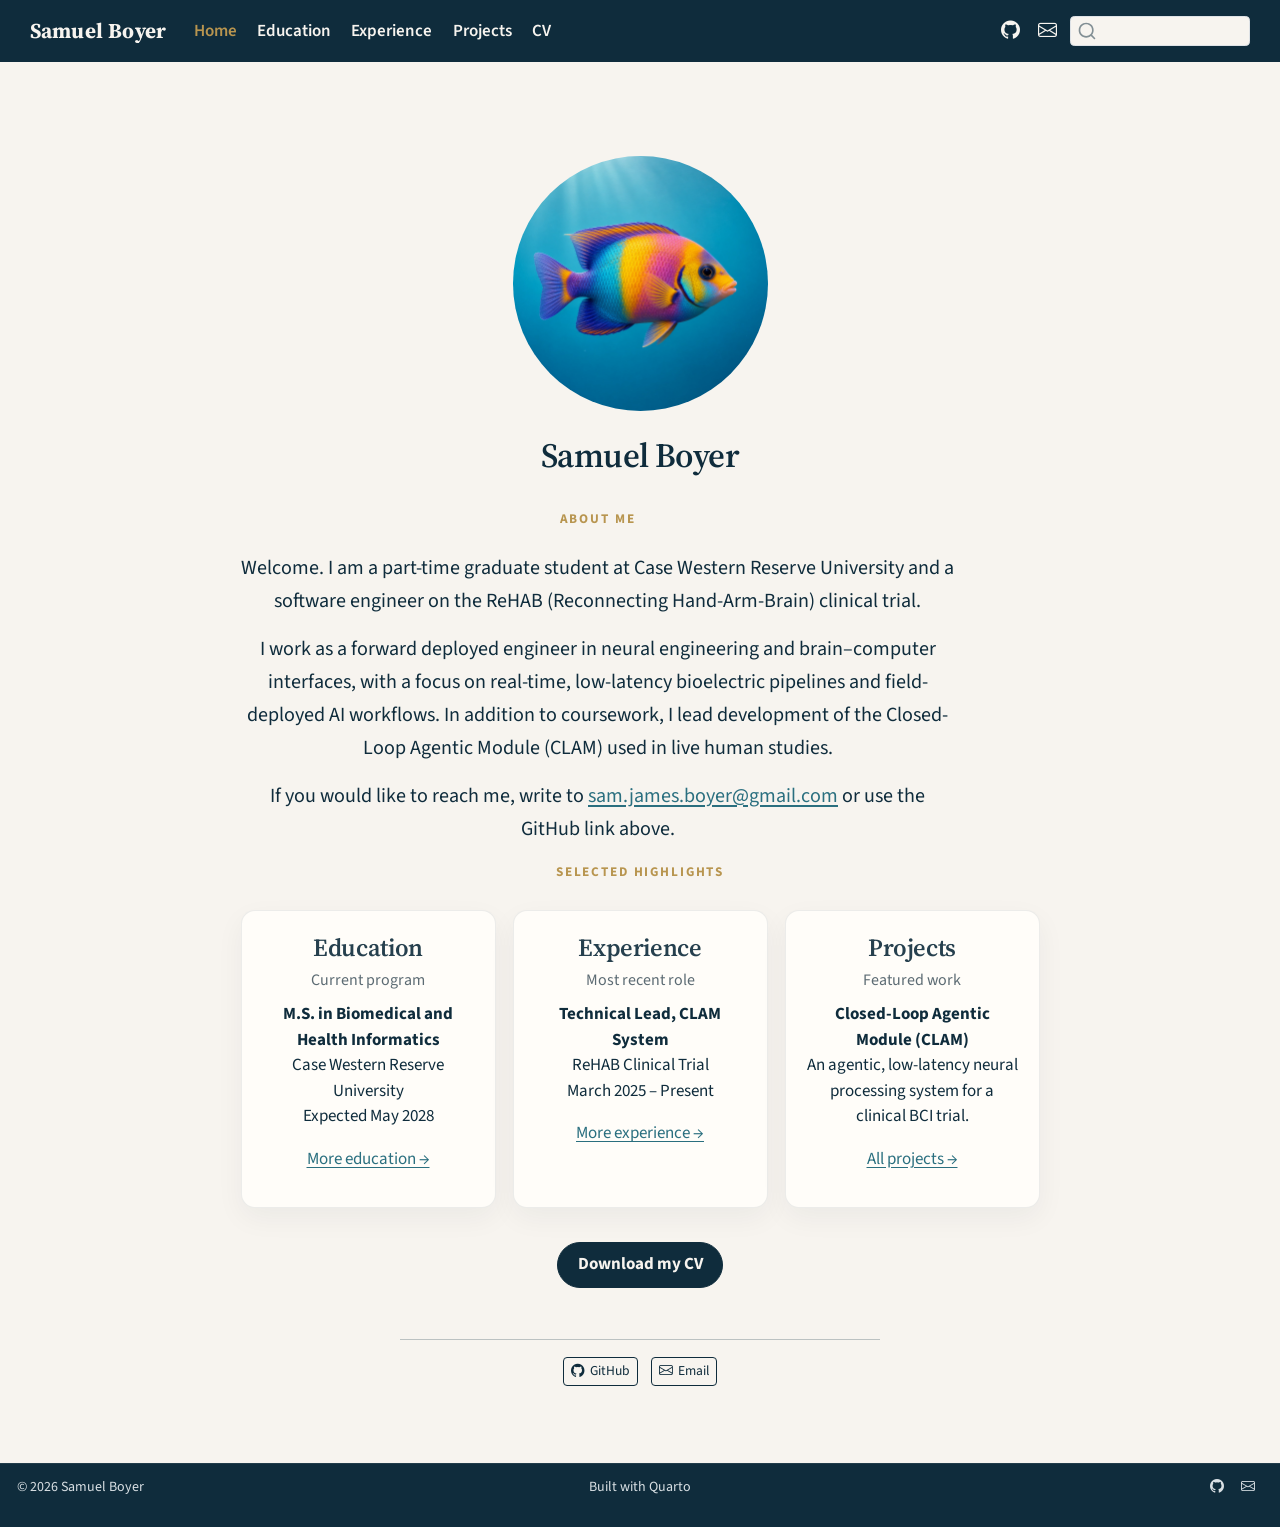
==== commit 261d55d2: "Use a fish as the profile picture Co-authored-by: Cursor <cursoragent@cursor.com>" ====
--- a/docs/index.html
+++ b/docs/index.html
@@ -144,7 +144,7 @@
     
 <!-- main -->
 <div class="quarto-about-jolla">
-  <img src="assets/profile.png" alt="Portrait of Samuel Boyer" class="about-image
+  <img src="assets/profile.png" alt="Colorful tropical fish" class="about-image
   round " style="height: 15em; width: 15em;">
  <header id="title-block-header" class="quarto-title-block default">
 <div class="quarto-title">
@@ -186,7 +186,7 @@
 <p><a href="./projects/index.html">All projects →</a></p>
 </section>
 </div>
-<p><a href="assets/SJB_CV_AI.pdf" class="btn btn-cv">Download my CV</a></p>
+<p><a href="assets/SJB_CV_AI-SAFE.pdf" class="btn btn-cv">Download my CV</a></p>
 
 
 </main> 
